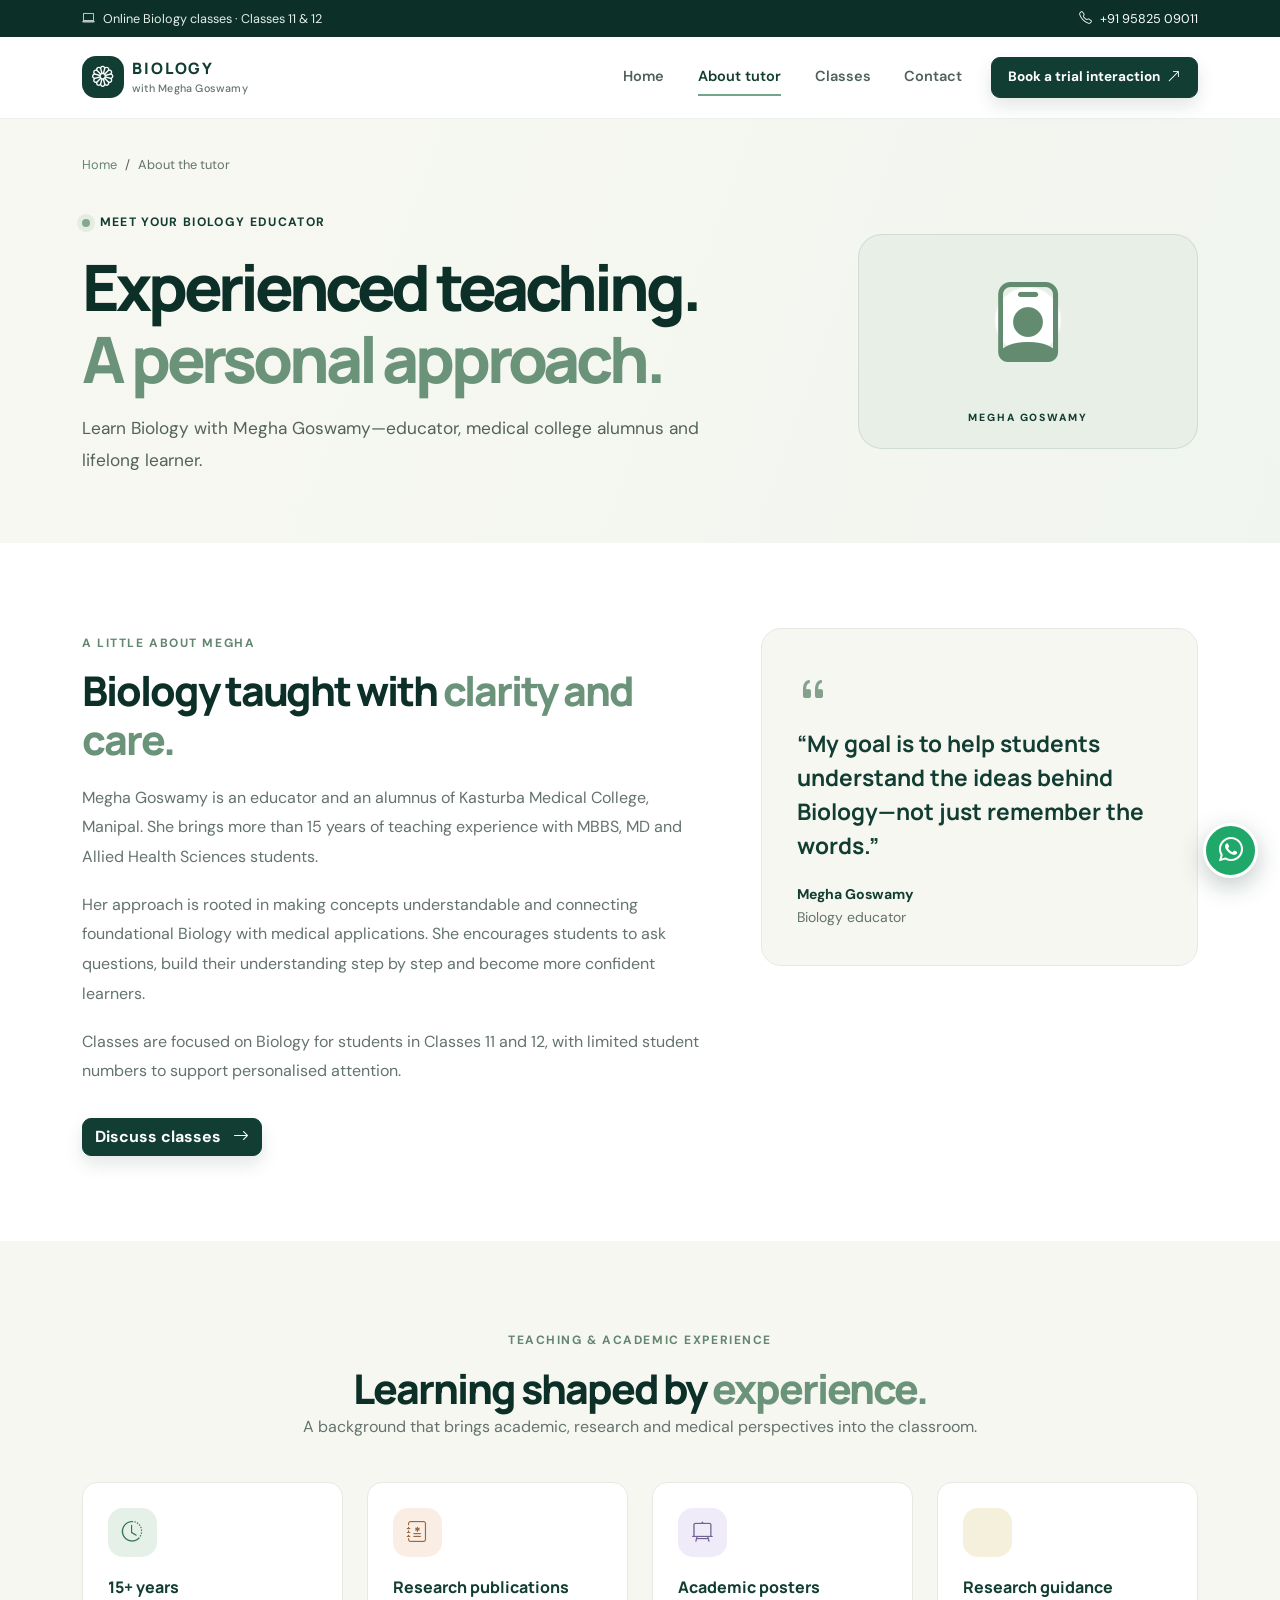
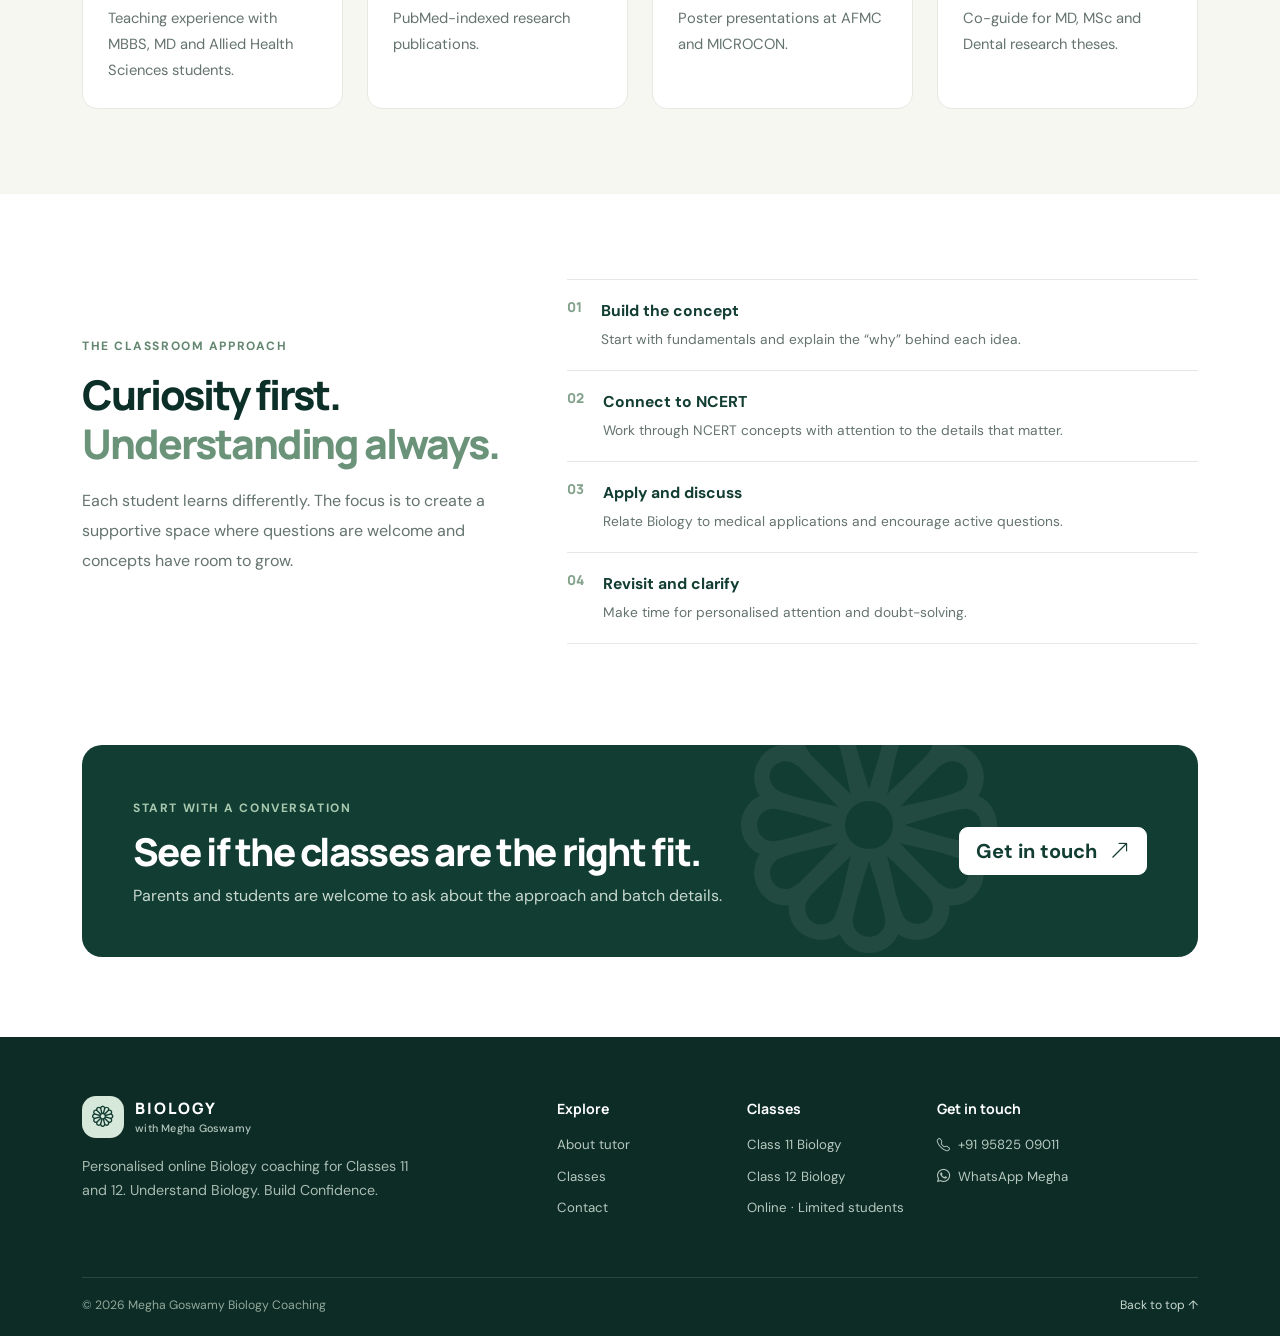
==== about.html @ 43e4be42 "Add MGT Tutorials website" ====
<!doctype html>
<html lang="en">
  <head>
    <meta charset="utf-8">
    <meta name="viewport" content="width=device-width, initial-scale=1">
    <meta name="description" content="Meet Megha Goswamy, Biology educator, Kasturba Medical College, Manipal alumnus and experienced teacher of MBBS, MD and Allied Health Sciences students.">
    <meta name="theme-color" content="#123d32">
    <title>About the Tutor | Megha Goswamy Biology Coaching</title>
    <link rel="preconnect" href="https://fonts.googleapis.com">
    <link rel="preconnect" href="https://fonts.gstatic.com" crossorigin>
    <link href="https://fonts.googleapis.com/css2?family=DM+Sans:wght@400;500;600;700&family=Manrope:wght@400;500;600;700;800&display=swap" rel="stylesheet">
    <link href="https://cdn.jsdelivr.net/npm/bootstrap@5.3.3/dist/css/bootstrap.min.css" rel="stylesheet">
    <link href="https://cdn.jsdelivr.net/npm/bootstrap-icons@1.11.3/font/bootstrap-icons.min.css" rel="stylesheet">
    <link href="assets/css/styles.css" rel="stylesheet">
  </head>
  <body id="top">
    <div class="topbar"><div class="container d-flex justify-content-between align-items-center gap-3"><span><i class="bi bi-laptop me-2" aria-hidden="true"></i>Online Biology classes · Classes 11 &amp; 12</span><a href="tel:+919582509011"><i class="bi bi-telephone me-2" aria-hidden="true"></i>+91 95825 09011</a></div></div>
    <nav class="navbar navbar-expand-lg site-nav sticky-top" aria-label="Main navigation">
      <div class="container">
        <a class="navbar-brand d-flex align-items-center gap-2" href="index.html" aria-label="Megha Goswamy Biology Coaching home"><span class="brand-mark"><i class="bi bi-flower1" aria-hidden="true"></i></span><span class="brand-copy">BIOLOGY<span>with Megha Goswamy</span></span></a>
        <button class="navbar-toggler" type="button" data-bs-toggle="collapse" data-bs-target="#siteNavigation" aria-controls="siteNavigation" aria-expanded="false" aria-label="Toggle navigation"><span class="navbar-toggler-icon"></span></button>
        <div class="collapse navbar-collapse" id="siteNavigation"><ul class="navbar-nav ms-auto align-items-lg-center gap-lg-2">
          <li class="nav-item"><a class="nav-link" href="index.html">Home</a></li><li class="nav-item"><a class="nav-link active" aria-current="page" href="about.html">About tutor</a></li><li class="nav-item"><a class="nav-link" href="classes.html">Classes</a></li><li class="nav-item"><a class="nav-link" href="contact.html">Contact</a></li><li class="nav-item ms-lg-2"><a class="btn btn-primary-custom nav-cta" href="contact.html#enquiry">Book a trial interaction <i class="bi bi-arrow-up-right ms-1" aria-hidden="true"></i></a></li>
        </ul></div>
      </div>
    </nav>
    <main>
      <section class="page-hero"><div class="container"><nav aria-label="Breadcrumb"><ol class="breadcrumb"><li class="breadcrumb-item"><a href="index.html">Home</a></li><li class="breadcrumb-item active" aria-current="page">About the tutor</li></ol></nav><div class="row align-items-center g-5"><div class="col-lg-8"><span class="eyebrow"><span class="eyebrow-dot"></span>Meet your Biology educator</span><h1 class="page-title mt-3">Experienced teaching.<br><span>A personal approach.</span></h1><p class="page-lead">Learn Biology with Megha Goswamy—educator, medical college alumnus and lifelong learner.</p></div><div class="col-lg-4"><div class="page-hero-icon"><i class="bi bi-person-badge" aria-hidden="true"></i><span>MEGHA GOSWAMY</span></div></div></div></div></section>
      <section class="section-space"><div class="container"><div class="row g-5 align-items-start"><div class="col-lg-7"><span class="section-kicker">A little about Megha</span><h2 class="section-title">Biology taught with <span>clarity and care.</span></h2><p class="section-copy">Megha Goswamy is an educator and an alumnus of Kasturba Medical College, Manipal. She brings more than 15 years of teaching experience with MBBS, MD and Allied Health Sciences students.</p><p class="section-copy">Her approach is rooted in making concepts understandable and connecting foundational Biology with medical applications. She encourages students to ask questions, build their understanding step by step and become more confident learners.</p><p class="section-copy">Classes are focused on Biology for students in Classes 11 and 12, with limited student numbers to support personalised attention.</p><a class="btn btn-primary-custom mt-3" href="contact.html#enquiry">Discuss classes <i class="bi bi-arrow-right ms-2" aria-hidden="true"></i></a></div><div class="col-lg-5"><aside class="about-note"><span class="about-note-icon"><i class="bi bi-quote" aria-hidden="true"></i></span><p>“My goal is to help students understand the ideas behind Biology—not just remember the words.”</p><strong>Megha Goswamy</strong><small>Biology educator</small></aside></div></div></div></section>
      <section class="credential-section section-space"><div class="container"><div class="section-heading text-center mx-auto"><span class="section-kicker">Teaching &amp; academic experience</span><h2>Learning shaped by <span>experience.</span></h2><p>A background that brings academic, research and medical perspectives into the classroom.</p></div><div class="row g-4 mt-3">
        <div class="col-md-6 col-lg-3"><article class="credential-detail"><div class="feature-icon icon-mint"><i class="bi bi-clock-history" aria-hidden="true"></i></div><h3>15+ years</h3><p>Teaching experience with MBBS, MD and Allied Health Sciences students.</p></article></div>
        <div class="col-md-6 col-lg-3"><article class="credential-detail"><div class="feature-icon icon-peach"><i class="bi bi-journal-medical" aria-hidden="true"></i></div><h3>Research publications</h3><p>PubMed-indexed research publications.</p></article></div>
        <div class="col-md-6 col-lg-3"><article class="credential-detail"><div class="feature-icon icon-lilac"><i class="bi bi-easel2" aria-hidden="true"></i></div><h3>Academic posters</h3><p>Poster presentations at AFMC and MICROCON.</p></article></div>
        <div class="col-md-6 col-lg-3"><article class="credential-detail"><div class="feature-icon icon-sand"><i class="bi bi-microscope" aria-hidden="true"></i></div><h3>Research guidance</h3><p>Co-guide for MD, MSc and Dental research theses.</p></article></div>
      </div></div></section>
      <section class="section-space"><div class="container"><div class="row align-items-center g-5"><div class="col-lg-5"><span class="section-kicker">The classroom approach</span><h2 class="section-title">Curiosity first.<br><span>Understanding always.</span></h2><p class="section-copy">Each student learns differently. The focus is to create a supportive space where questions are welcome and concepts have room to grow.</p></div><div class="col-lg-7"><div class="approach-list"><div><span>01</span><p><strong>Build the concept</strong><small>Start with fundamentals and explain the “why” behind each idea.</small></p></div><div><span>02</span><p><strong>Connect to NCERT</strong><small>Work through NCERT concepts with attention to the details that matter.</small></p></div><div><span>03</span><p><strong>Apply and discuss</strong><small>Relate Biology to medical applications and encourage active questions.</small></p></div><div><span>04</span><p><strong>Revisit and clarify</strong><small>Make time for personalised attention and doubt-solving.</small></p></div></div></div></div></div></section>
      <section class="cta-section"><div class="container"><div class="cta-card"><div><span class="section-kicker">Start with a conversation</span><h2>See if the classes are the right fit.</h2><p>Parents and students are welcome to ask about the approach and batch details.</p></div><a class="btn btn-light-custom btn-lg" href="contact.html#enquiry">Get in touch <i class="bi bi-arrow-up-right ms-2" aria-hidden="true"></i></a><div class="cta-decoration" aria-hidden="true"><i class="bi bi-flower1"></i></div></div></div></section>
    </main>
    <footer class="site-footer"><div class="container"><div class="row gy-4"><div class="col-lg-5"><a class="footer-brand" href="index.html"><span class="brand-mark"><i class="bi bi-flower1" aria-hidden="true"></i></span><span class="brand-copy">BIOLOGY<span>with Megha Goswamy</span></span></a><p class="footer-about mt-3">Personalised online Biology coaching for Classes 11 and 12. Understand Biology. Build Confidence.</p></div><div class="col-6 col-lg-2"><h2 class="footer-heading">Explore</h2><a href="about.html">About tutor</a><a href="classes.html">Classes</a><a href="contact.html">Contact</a></div><div class="col-6 col-lg-2"><h2 class="footer-heading">Classes</h2><span>Class 11 Biology</span><span>Class 12 Biology</span><span>Online · Limited students</span></div><div class="col-lg-3"><h2 class="footer-heading">Get in touch</h2><a href="tel:+919582509011"><i class="bi bi-telephone me-2" aria-hidden="true"></i>+91 95825 09011</a><a href="https://wa.me/919582509011" target="_blank" rel="noopener noreferrer"><i class="bi bi-whatsapp me-2" aria-hidden="true"></i>WhatsApp Megha</a></div></div><div class="footer-bottom"><span>© <span data-current-year></span> Megha Goswamy Biology Coaching</span><a href="#top" class="back-top">Back to top ↑</a></div></div></footer>
    <a class="whatsapp-float" href="https://wa.me/919582509011?text=Hello%20Megha%2C%20I%27d%20like%20to%20enquire%20about%20Biology%20classes." target="_blank" rel="noopener noreferrer" aria-label="Enquire on WhatsApp"><i class="bi bi-whatsapp" aria-hidden="true"></i></a>
    <script src="https://cdn.jsdelivr.net/npm/bootstrap@5.3.3/dist/js/bootstrap.bundle.min.js"></script><script src="assets/js/main.js"></script>
  </body>
</html>
---- assets/css/styles.css ----
:root {
  --forest: #123d32;
  --forest-dark: #0c3028;
  --forest-soft: #e6f0eb;
  --sage: #dce9df;
  --cream: #f7f7f1;
  --ink: #172a25;
  --muted: #64736d;
  --line: #e5e9e4;
  --white: #fff;
  --font-body: "DM Sans", sans-serif;
  --font-heading: "Manrope", sans-serif;
}

* { box-sizing: border-box; }
html { scroll-behavior: smooth; scroll-padding-top: 6rem; }
body { margin: 0; color: var(--ink); background: var(--white); font-family: var(--font-body); font-size: 1rem; line-height: 1.7; }
a { color: inherit; }
h1, h2, h3, .brand-copy { font-family: var(--font-heading); }
.topbar { background: var(--forest-dark); color: #e4eee8; font-size: .79rem; padding: .48rem 0; }
.topbar a { color: #fff; text-decoration: none; }
.site-nav { z-index: 1020; min-height: 82px; background: rgba(255,255,255,.97); border-bottom: 1px solid rgba(18,61,50,.08); }
.navbar-brand { text-decoration: none; }
.brand-mark { width: 42px; height: 42px; display: inline-grid; place-items: center; flex: 0 0 auto; color: #fff; background: var(--forest); border-radius: 14px; font-size: 1.35rem; }
.brand-copy { display: flex; flex-direction: column; color: var(--forest); font-size: .98rem; font-weight: 800; letter-spacing: .12em; line-height: 1.12; }
.brand-copy span { margin-top: .2rem; color: var(--muted); font: 500 .67rem var(--font-body); letter-spacing: .02em; }
.site-nav .nav-link { padding: .7rem .8rem !important; color: #50615a; font-size: .91rem; font-weight: 600; }
.site-nav .nav-link:hover, .site-nav .nav-link.active { color: var(--forest); }
.site-nav .nav-link.active { position: relative; }
.site-nav .nav-link.active::after { position: absolute; right: .8rem; bottom: .28rem; left: .8rem; height: 2px; background: #73a58a; content: ""; }
.navbar-toggler { border-color: var(--line); }
.navbar-toggler:focus { box-shadow: 0 0 0 .2rem rgba(18,61,50,.15); }
.btn { border-radius: 9px; font-weight: 700; }
.btn-primary-custom { color: #fff; background: var(--forest); border: 1px solid var(--forest); box-shadow: 0 8px 18px rgba(18,61,50,.12); }
.btn-primary-custom:hover, .btn-primary-custom:focus { color: #fff; background: var(--forest-dark); border-color: var(--forest-dark); }
.btn-outline-custom { color: var(--forest); background: rgba(255,255,255,.56); border: 1px solid rgba(18,61,50,.24); }
.btn-outline-custom:hover { color: var(--forest); background: #fff; border-color: var(--forest); }
.btn-light-custom { color: var(--forest); background: #fff; border: 1px solid #fff; }
.btn-light-custom:hover { color: var(--forest); background: var(--cream); }
.nav-cta { padding: .58rem 1rem; font-size: .85rem; }
.hero-section { position: relative; overflow: hidden; padding: 5.3rem 0 5.5rem; background: radial-gradient(ellipse at 86% 30%, #e8f0e9 0, transparent 38%), linear-gradient(110deg, #f8f8f2 0%, #fff 58%, #f2f6ef 100%); }
.hero-section::before { position: absolute; top: -190px; left: -150px; width: 420px; height: 420px; border: 1px solid rgba(18,61,50,.06); border-radius: 50%; content: ""; }
.eyebrow { display: inline-flex; align-items: center; gap: .6rem; color: var(--forest); font-size: .76rem; font-weight: 700; letter-spacing: .11em; text-transform: uppercase; }
.eyebrow-dot { width: 8px; height: 8px; border-radius: 50%; background: #81a98e; box-shadow: 0 0 0 5px rgba(129,169,142,.15); }
.hero-title { max-width: 760px; color: var(--forest-dark); font-size: clamp(2.6rem, 5vw, 4.65rem); font-weight: 800; letter-spacing: -.065em; line-height: 1.08; }
.hero-title span, .page-title span, .section-heading h2 span, .section-title span { color: #6a937a; }
.hero-lead { max-width: 590px; color: #52635b; font-size: 1.13rem; line-height: 1.8; }
.hero-proof { display: flex; align-items: center; gap: .85rem; }
.proof-icon { width: 44px; height: 44px; display: grid; place-items: center; color: var(--forest); background: var(--sage); border-radius: 50%; font-size: 1.15rem; }
.hero-proof p, .credential-row p { display: flex; flex-direction: column; margin: 0; }
.hero-proof strong { color: var(--forest); font-size: .91rem; }
.hero-proof p span { color: var(--muted); font-size: .82rem; }
.hero-art { position: relative; display: flex; min-height: 440px; align-items: center; justify-content: center; overflow: hidden; border: 1px solid rgba(18,61,50,.08); border-radius: 48% 48% 28px 28px; background: linear-gradient(145deg, #e5eee3, #f5f2e7 84%); }
.art-orbit { position: absolute; width: 290px; height: 290px; border: 1px solid rgba(18,61,50,.13); border-radius: 50%; }
.orbit-two { width: 370px; height: 370px; border-style: dashed; opacity: .7; }
.art-sun { position: absolute; top: 57px; right: 68px; width: 88px; height: 88px; border-radius: 50%; background: #f2c985; box-shadow: 0 0 0 16px rgba(242,201,133,.18); }
.art-stem { position: absolute; bottom: 80px; left: 50%; width: 8px; height: 218px; border-radius: 10px; background: #517d63; transform: translateX(-50%) rotate(2deg); transform-origin: bottom; }
.art-leaf { position: absolute; z-index: 1; display: grid; width: 94px; height: 120px; place-items: center; color: #fff; border-radius: 85% 15% 80% 20%; font-size: 2.5rem; }
.leaf-one { top: 112px; left: calc(50% - 88px); background: #6f9c78; transform: rotate(-35deg); }
.leaf-two { top: 176px; left: calc(50% + 13px); background: #9ab785; transform: rotate(45deg) scaleX(-1); }
.art-book { position: absolute; bottom: 43px; left: 50%; display: grid; width: 130px; height: 64px; place-items: center; color: #fff; border-radius: 8px 8px 12px 12px; background: var(--forest); box-shadow: 0 12px 20px rgba(18,61,50,.18); font-size: 1.75rem; transform: translateX(-50%); }
.art-caption { position: absolute; z-index: 2; right: -5px; bottom: 118px; display: flex; align-items: center; gap: .65rem; padding: .75rem 1rem; border: 1px solid rgba(18,61,50,.08); border-radius: 14px; background: #fff; box-shadow: 0 12px 32px rgba(18,61,50,.11); }
.caption-icon { display: grid; width: 36px; height: 36px; place-items: center; color: #8d6a33; background: #fbf0d7; border-radius: 10px; }
.art-caption strong, .art-caption small { display: block; }
.art-caption strong { color: var(--forest); font-size: .78rem; }
.art-caption small { color: var(--muted); font-size: .68rem; }
.art-label { position: absolute; color: rgba(18,61,50,.53); font-size: .61rem; font-weight: 700; letter-spacing: .18em; }
.label-top { top: 38px; left: 29px; }
.label-bottom { right: 25px; bottom: 30px; }
.trust-strip { padding: 1.5rem 0; border-top: 1px solid #eef0ea; border-bottom: 1px solid #eef0ea; background: #fff; }
.trust-item { display: flex; align-items: center; gap: .8rem; height: 100%; }
.trust-item > i { display: grid; width: 40px; height: 40px; flex: 0 0 auto; place-items: center; color: var(--forest); border-radius: 12px; background: var(--forest-soft); font-size: 1.05rem; }
.trust-item span, .trust-item strong, .trust-item small { display: block; }
.trust-item strong { color: var(--forest); font-size: .85rem; }
.trust-item small { color: var(--muted); font-size: .74rem; }
.section-space { padding: 5.3rem 0; }
.section-heading { max-width: 850px; }
.section-kicker { color: #638670; font-size: .75rem; font-weight: 700; letter-spacing: .13em; text-transform: uppercase; }
.section-heading h2, .section-title { margin: .7rem 0 0; color: var(--forest-dark); font-size: clamp(2rem, 3.2vw, 3rem); font-weight: 800; letter-spacing: -.05em; line-height: 1.2; }
.section-heading > p, .section-heading .col-lg-5 p { color: var(--muted); line-height: 1.8; }
.section-copy { margin-top: 1.15rem; color: var(--muted); line-height: 1.85; }
.feature-card { height: 100%; padding: 1.7rem 1.65rem; border: 1px solid var(--line); border-radius: 16px; background: #fff; transition: transform .2s ease, box-shadow .2s ease; }
.feature-card:hover, .credential-detail:hover { transform: translateY(-4px); box-shadow: 0 18px 34px rgba(18,61,50,.08); }
.feature-icon { display: grid; width: 49px; height: 49px; place-items: center; border-radius: 15px; font-size: 1.3rem; }
.icon-mint { color: #397355; background: #e5f1e8; }
.icon-peach { color: #9b6742; background: #faeee4; }
.icon-lilac { color: #716294; background: #efebf8; }
.icon-sand { color: #867342; background: #f5f0dc; }
.feature-card h3, .credential-detail h3 { margin: 1.35rem 0 .55rem; color: var(--forest); font-size: 1.1rem; font-weight: 750; }
.feature-card p, .credential-detail p { margin: 0; color: var(--muted); font-size: .92rem; line-height: 1.75; }
.foundation-section { padding: 5.3rem 0; background: var(--cream); }
.foundation-visual { position: relative; min-height: 390px; overflow: hidden; border-radius: 22px; background: radial-gradient(circle at 30% 20%, #faf6df 0 8%, transparent 8.5%), linear-gradient(140deg, #dcebdd, #eff1e5); }
.foundation-visual::before, .foundation-visual::after { position: absolute; bottom: -180px; width: 420px; height: 420px; border: 1px solid rgba(18,61,50,.13); border-radius: 50%; content: ""; }
.foundation-visual::before { left: -150px; }
.foundation-visual::after { right: -190px; bottom: -240px; width: 500px; height: 500px; }
.foundation-circle { position: absolute; top: 48px; left: 58px; display: grid; width: 88px; height: 88px; place-items: center; color: #fff; border-radius: 50%; background: #c99e56; box-shadow: 0 0 0 15px rgba(201,158,86,.18); font-size: 2rem; }
.foundation-quote { position: absolute; top: 150px; left: 12%; max-width: 320px; padding: 1.5rem 1.65rem; border: 1px solid rgba(18,61,50,.08); border-radius: 15px; background: rgba(255,255,255,.88); box-shadow: 0 16px 35px rgba(18,61,50,.09); }
.foundation-quote > i { color: #91aa96; font-size: 1.6rem; }
.foundation-quote p { margin: .3rem 0 .6rem; color: var(--forest); font-family: var(--font-heading); font-size: 1.3rem; font-weight: 800; line-height: 1.35; }
.foundation-quote span { color: var(--muted); font-size: .78rem; }
.foundation-stamp { position: absolute; right: 9%; bottom: 12%; display: grid; width: 86px; height: 86px; place-items: center; border: 1px solid rgba(18,61,50,.35); border-radius: 50%; color: var(--forest); text-align: center; transform: rotate(-12deg); }
.foundation-stamp span { font-size: .62rem; font-weight: 800; letter-spacing: .08em; line-height: 1.5; }
.check-list { display: grid; gap: .7rem; margin: 1.5rem 0; padding: 0; list-style: none; }
.check-list li { display: flex; align-items: flex-start; gap: .65rem; color: #52635b; font-size: .91rem; }
.check-list i { margin-top: .2rem; color: #6a987a; }
.text-link { display: inline-flex; align-items: center; gap: .55rem; color: var(--forest); font-size: .91rem; font-weight: 700; text-decoration: none; }
.text-link:hover { color: #658f73; }
.credential-card { padding: 1rem 1.4rem; border: 1px solid var(--line); border-radius: 16px; background: #fff; }
.credential-row { display: flex; align-items: center; gap: 1rem; padding: 1rem 0; }
.credential-row + .credential-row { border-top: 1px solid var(--line); }
.credential-row > span { display: grid; width: 44px; height: 44px; flex: 0 0 auto; place-items: center; color: var(--forest); border-radius: 13px; background: var(--forest-soft); font-size: 1.12rem; }
.credential-row strong { color: var(--forest); font-size: .9rem; }
.credential-row small { color: var(--muted); font-size: .79rem; }
.tutor-section { background: #fff; }
.cta-section { padding: 1rem 0 5rem; }
.cta-card { position: relative; display: flex; align-items: center; justify-content: space-between; gap: 2rem; overflow: hidden; padding: 3rem 3.2rem; border-radius: 20px; color: #fff; background: var(--forest); }
.cta-card > div:first-child, .cta-card > a { position: relative; z-index: 1; }
.cta-card .section-kicker { color: #a8c9b0; }
.cta-card h2 { max-width: 610px; margin: .55rem 0 .45rem; color: #fff; font-size: clamp(1.7rem, 3vw, 2.55rem); font-weight: 800; letter-spacing: -.045em; }
.cta-card p { margin: 0; color: #c8d8cf; }
.cta-decoration { position: absolute; top: -48px; right: 18%; color: rgba(255,255,255,.07); font-size: 16rem; line-height: 1; }
.site-footer { padding: 3.7rem 0 1.25rem; color: #d5e0da; background: #0c2c25; }
.footer-brand { display: inline-flex; align-items: center; gap: .7rem; color: #fff; text-decoration: none; }
.footer-brand .brand-mark { color: var(--forest); background: #d6e8d9; }
.footer-brand .brand-copy { color: #fff; }
.footer-brand .brand-copy span { color: #b7c8bf; }
.footer-about { max-width: 340px; color: #a9bbb1; font-size: .89rem; }
.footer-heading { margin: .2rem 0 1rem; color: #fff; font: 700 .88rem var(--font-heading); }
.site-footer .col-6 > a, .site-footer .col-lg-3 > a, .site-footer .col-6 > span { display: block; margin: .55rem 0; color: #b7c8bf; font-size: .83rem; text-decoration: none; }
.site-footer a:hover { color: #fff; }
.footer-bottom { display: flex; justify-content: space-between; gap: 1rem; margin-top: 3rem; padding-top: 1.1rem; border-top: 1px solid rgba(255,255,255,.12); color: #92a89b; font-size: .76rem; }
.footer-bottom a { color: #c8d8cf; text-decoration: none; }
.whatsapp-float { position: fixed; z-index: 1010; right: 22px; bottom: 22px; display: grid; width: 55px; height: 55px; place-items: center; color: #fff; border: 3px solid #fff; border-radius: 50%; background: #1fa86a; box-shadow: 0 8px 24px rgba(12,48,40,.25); font-size: 1.5rem; text-decoration: none; transition: transform .2s ease; }
.whatsapp-float:hover { color: #fff; transform: translateY(-3px); }
.page-hero { padding: 2.2rem 0 4.2rem; background: linear-gradient(110deg, #f8f8f2, #f1f5ef); }
.breadcrumb { margin: 0 0 2rem; font-size: .8rem; }
.breadcrumb a { color: #638670; text-decoration: none; }
.breadcrumb-item.active { color: var(--muted); }
.page-title { color: var(--forest-dark); font-size: clamp(2.55rem, 5vw, 4.1rem); font-weight: 800; letter-spacing: -.065em; line-height: 1.12; }
.page-lead { max-width: 620px; margin: 1.2rem 0 0; color: #52635b; font-size: 1.08rem; line-height: 1.8; }
.page-hero-icon { display: flex; min-height: 215px; flex-direction: column; align-items: center; justify-content: center; gap: 1rem; color: var(--forest); border: 1px solid rgba(18,61,50,.1); border-radius: 24px; background: radial-gradient(circle at 50% 40%, #fff 0 15%, transparent 16%), #e7efe6; }
.page-hero-icon i { color: #628b70; font-size: 5rem; }
.page-hero-icon span { font-size: .65rem; font-weight: 800; letter-spacing: .18em; }
.about-note { position: relative; padding: 2.2rem; border: 1px solid var(--line); border-radius: 20px; background: var(--cream); }
.about-note-icon { color: #84a18c; font-size: 2rem; }
.about-note p { margin: .55rem 0 1.2rem; color: var(--forest); font: 700 1.42rem/1.5 var(--font-heading); }
.about-note strong, .about-note small { display: block; }
.about-note strong { color: var(--forest); font-size: .88rem; }
.about-note small { color: var(--muted); }
.credential-section { background: var(--cream); }
.credential-detail { height: 100%; padding: 1.55rem; border: 1px solid var(--line); border-radius: 15px; background: #fff; transition: transform .2s ease, box-shadow .2s ease; }
.credential-detail h3 { font-size: 1rem; }
.approach-list { border-top: 1px solid var(--line); }
.approach-list > div { display: flex; align-items: flex-start; gap: 1.2rem; padding: 1.15rem 0; border-bottom: 1px solid var(--line); }
.approach-list > div > span { color: #83a28c; font: 800 .85rem var(--font-heading); }
.approach-list p { display: flex; flex-direction: column; margin: 0; }
.approach-list strong { color: var(--forest); font-size: .98rem; }
.approach-list small { margin-top: .2rem; color: var(--muted); font-size: .86rem; }
.class-card { height: 100%; padding: 2rem; border: 1px solid var(--line); border-radius: 18px; background: #fff; }
.class-card-highlight { background: linear-gradient(145deg, #f8faf5, #fff); border-color: #d5e2d7; }
.class-card-top { display: flex; align-items: center; justify-content: space-between; }
.class-number { display: grid; width: 62px; height: 62px; place-items: center; color: var(--forest); border-radius: 18px; background: var(--forest-soft); font: 800 2rem var(--font-heading); }
.class-tag { padding: .4rem .65rem; color: #64836d; border-radius: 30px; background: #eff5ef; font-size: .66rem; font-weight: 800; letter-spacing: .12em; }
.class-card h3 { margin: 1.35rem 0 .6rem; color: var(--forest); font-size: 1.42rem; font-weight: 800; letter-spacing: -.03em; }
.class-card > p { min-height: 55px; color: var(--muted); font-size: .91rem; }
.teaching-section { background: var(--cream); }
.focus-grid { display: grid; grid-template-columns: repeat(2, 1fr); gap: 1rem; }
.focus-grid article { padding: 1.4rem; border: 1px solid var(--line); border-radius: 15px; background: #fff; }
.focus-grid article > i { color: #648b70; font-size: 1.35rem; }
.focus-grid h3 { margin: .75rem 0 .35rem; color: var(--forest); font-size: .98rem; font-weight: 750; }
.focus-grid p { margin: 0; color: var(--muted); font-size: .83rem; line-height: 1.6; }
.faq-accordion { max-width: 820px; }
.faq-accordion .accordion-item { margin-bottom: .75rem; overflow: hidden; border: 1px solid var(--line); border-radius: 12px !important; }
.faq-accordion .accordion-button { color: var(--forest); background: #fff; font-weight: 700; box-shadow: none; }
.faq-accordion .accordion-button:not(.collapsed) { color: var(--forest); background: #f5f8f3; }
.faq-accordion .accordion-button:focus { border-color: #8baa92; box-shadow: 0 0 0 .18rem rgba(18,61,50,.11); }
.faq-accordion .accordion-body { color: var(--muted); font-size: .91rem; line-height: 1.75; }
.contact-methods { display: grid; gap: .7rem; margin-top: 1.6rem; }
.contact-method { display: flex; align-items: center; gap: .9rem; padding: .9rem; border: 1px solid var(--line); border-radius: 13px; color: inherit; text-decoration: none; }
.contact-method > span { display: grid; width: 43px; height: 43px; flex: 0 0 auto; place-items: center; color: var(--forest); border-radius: 13px; background: var(--forest-soft); }
.contact-method p { flex: 1; margin: 0; }
.contact-method small, .contact-method strong { display: block; }
.contact-method small { color: var(--muted); font-size: .76rem; }
.contact-method strong { color: var(--forest); font-size: .86rem; }
.method-arrow { color: #87a38d; }
.enquiry-card { padding: 2rem; border: 1px solid var(--line); border-radius: 18px; background: #fff; box-shadow: 0 16px 42px rgba(18,61,50,.055); }
.enquiry-card h2 { margin: 0; color: var(--forest); font-size: 1.55rem; font-weight: 800; letter-spacing: -.035em; }
.enquiry-card > p { margin: .4rem 0 1.5rem; color: var(--muted); font-size: .88rem; }
.form-label { margin-bottom: .4rem; color: var(--forest); font-size: .83rem; font-weight: 700; }
.form-control, .form-select { min-height: 47px; border-color: #dfe6df; border-radius: 9px; color: var(--ink); font-size: .88rem; }
textarea.form-control { min-height: 110px; }
.form-control:focus, .form-select:focus { border-color: #789c81; box-shadow: 0 0 0 .2rem rgba(18,61,50,.1); }
.form-control::placeholder { color: #9aa8a0; }
.form-privacy { display: flex; justify-content: center; gap: .45rem; margin: .75rem 0 0; color: var(--muted); font-size: .74rem; text-align: center; }
.form-notice { min-height: 1px; color: #a14034; font-size: .82rem; text-align: center; }
.map-section { padding: 4.5rem 0; background: var(--cream); }
.map-frame { height: 340px; overflow: hidden; border: 5px solid #fff; border-radius: 18px; box-shadow: 0 12px 35px rgba(18,61,50,.09); }
.map-frame iframe { width: 100%; height: 100%; border: 0; }

@media (max-width: 991.98px) {
  .site-nav .navbar-collapse { padding: .7rem 0 1rem; }
  .site-nav .nav-link.active::after { display: none; }
  .hero-art { max-width: 520px; min-height: 390px; margin: 0 auto; }
  .cta-card { align-items: flex-start; flex-direction: column; padding: 2.5rem; }
}
@media (max-width: 575.98px) {
  .topbar { font-size: .68rem; }
  .topbar .container { flex-wrap: wrap; }
  .site-nav { min-height: 70px; }
  .brand-mark { width: 38px; height: 38px; }
  .brand-copy { font-size: .87rem; }
  .brand-copy span { font-size: .61rem; }
  .hero-section { padding: 3.8rem 0; }
  .hero-title { font-size: 2.65rem; }
  .hero-lead { font-size: 1rem; }
  .hero-art { min-height: 330px; }
  .art-orbit { width: 230px; height: 230px; }
  .orbit-two { width: 290px; height: 290px; }
  .art-sun { top: 42px; right: 43px; width: 65px; height: 65px; }
  .art-stem { bottom: 61px; height: 170px; }
  .art-leaf { width: 72px; height: 91px; font-size: 1.9rem; }
  .leaf-one { top: 87px; left: calc(50% - 68px); }
  .leaf-two { top: 135px; left: calc(50% + 9px); }
  .art-book { bottom: 29px; width: 104px; height: 52px; }
  .art-caption { right: 0; bottom: 88px; padding: .55rem .65rem; }
  .label-top { top: 22px; left: 16px; }
  .label-bottom { right: 14px; bottom: 16px; }
  .section-space, .foundation-section { padding: 3.7rem 0; }
  .foundation-visual { min-height: 340px; }
  .foundation-quote { left: 8%; max-width: 275px; padding: 1.2rem; }
  .foundation-stamp { right: 5%; bottom: 7%; width: 70px; height: 70px; }
  .cta-section { padding-bottom: 3.7rem; }
  .cta-card { padding: 2rem 1.4rem; }
  .footer-bottom { flex-direction: column; }
  .page-hero { padding-bottom: 3rem; }
  .page-hero-icon { min-height: 165px; }
  .page-hero-icon i { font-size: 3.8rem; }
  .class-card, .enquiry-card { padding: 1.35rem; }
  .class-card > p { min-height: 0; }
  .focus-grid { grid-template-columns: 1fr; }
  .map-frame { height: 280px; }
  .whatsapp-float { right: 14px; bottom: 14px; width: 51px; height: 51px; }
}

@media (prefers-reduced-motion: reduce) {
  html { scroll-behavior: auto; }
  *, *::before, *::after { transition-duration: .01ms !important; }
}
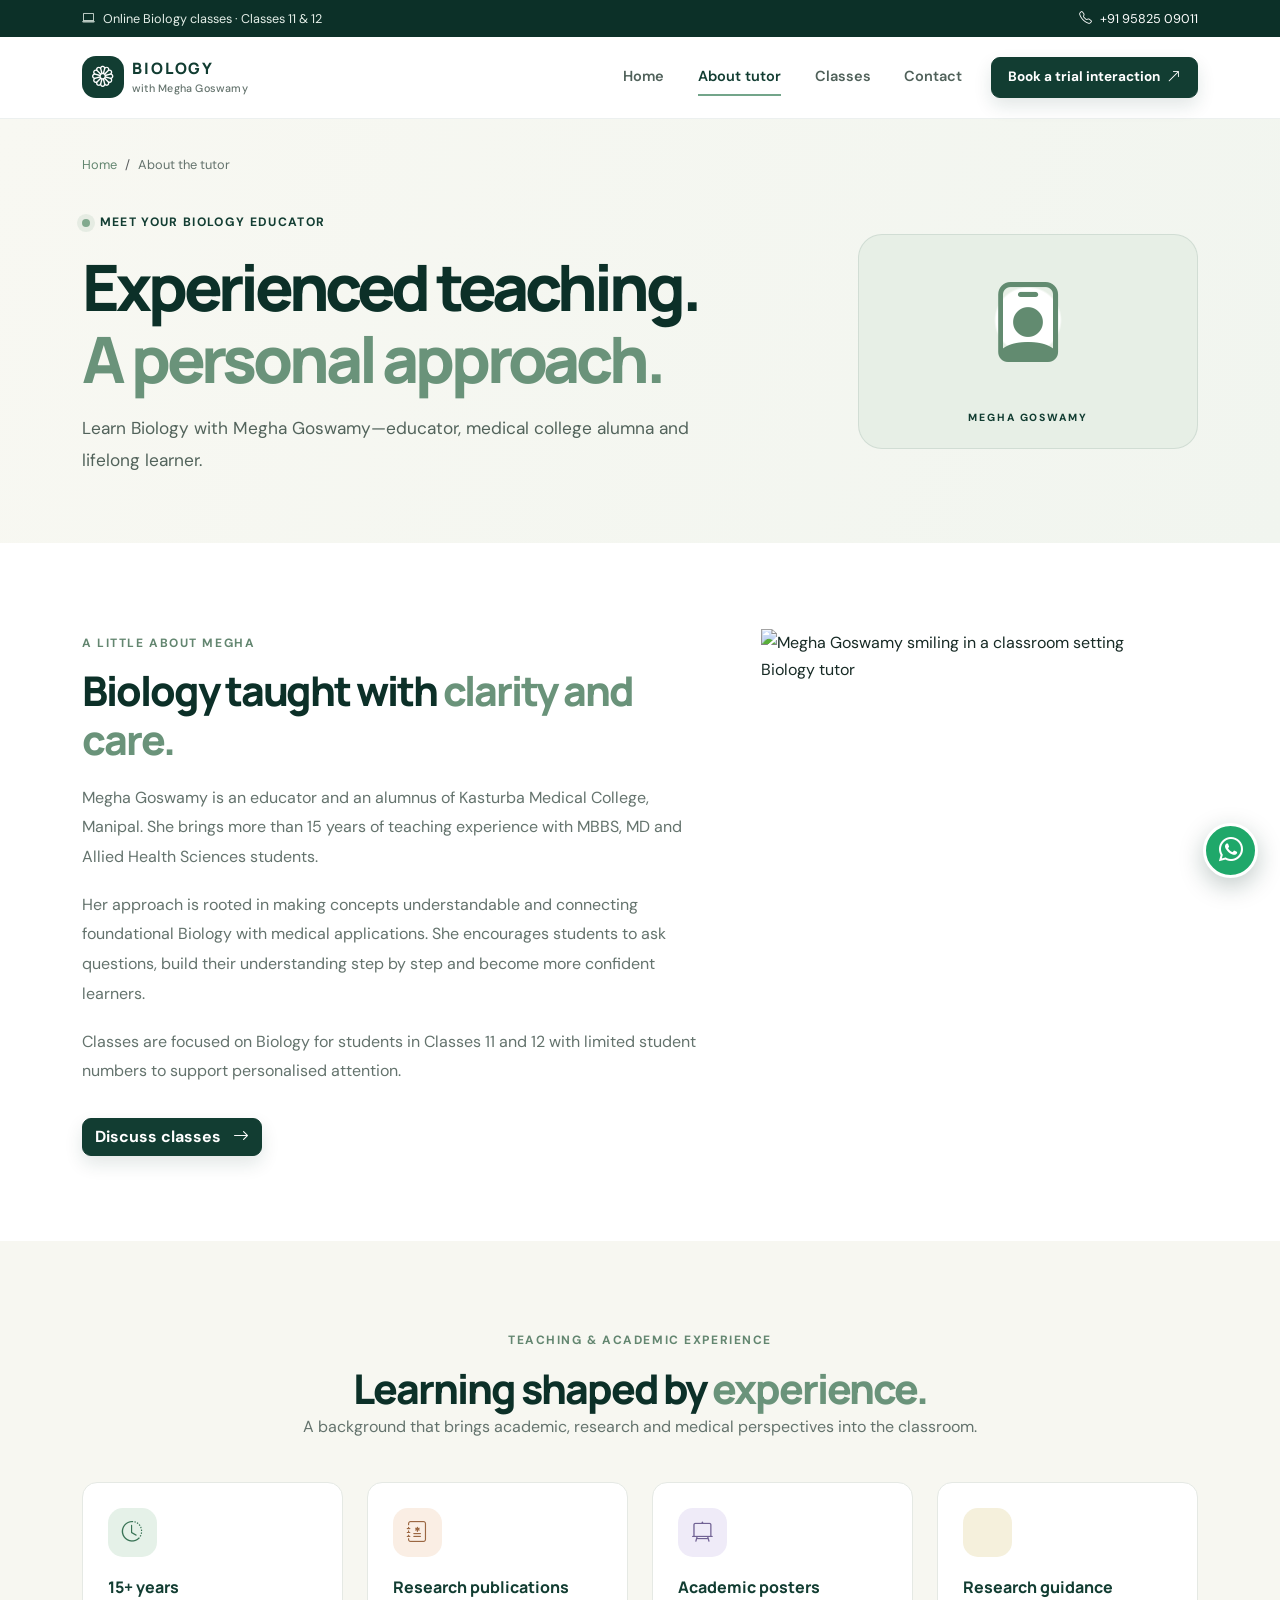
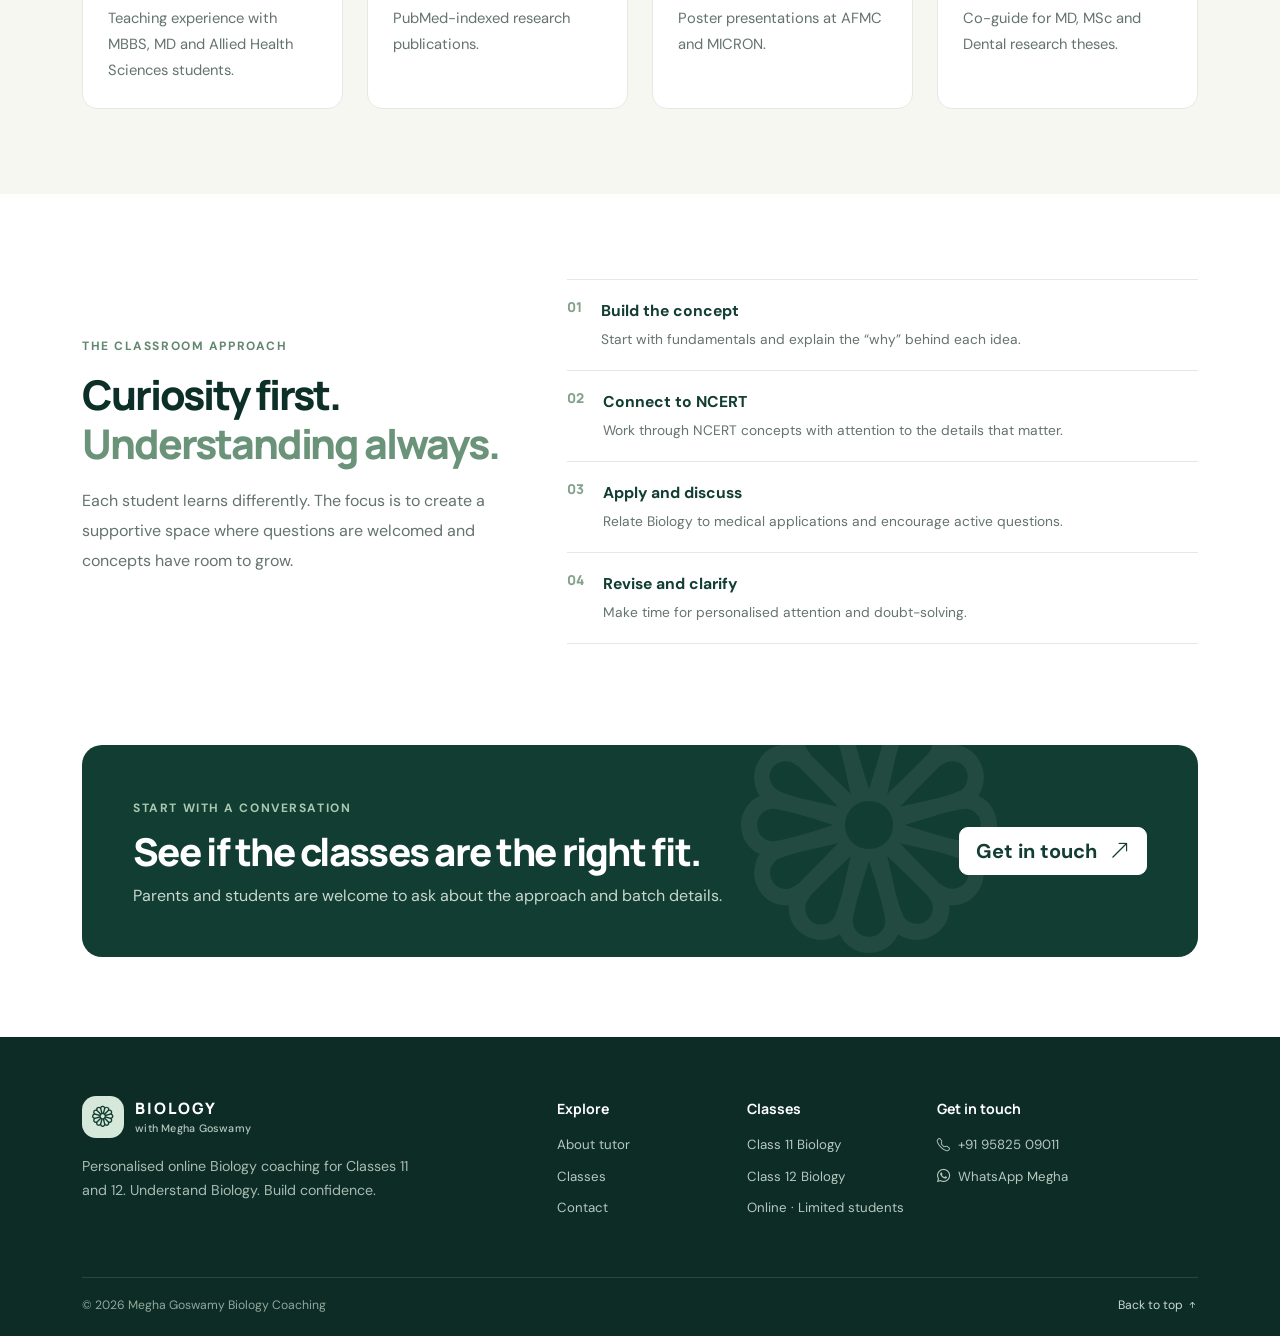
==== commit 1c6f1ce6: "Add tutor portrait to the About tutor section and supporting styling" ====
--- a/about.html
+++ b/about.html
@@ -14,29 +14,39 @@
     <link href="assets/css/styles.css" rel="stylesheet">
   </head>
   <body id="top">
-    <div class="topbar"><div class="container d-flex justify-content-between align-items-center gap-3"><span><i class="bi bi-laptop me-2" aria-hidden="true"></i>Online Biology classes · Classes 11 &amp; 12</span><a href="tel:+919582509011"><i class="bi bi-telephone me-2" aria-hidden="true"></i>+91 95825 09011</a></div></div>
+    <div class="topbar"><div class="container d-flex justify-content-between align-items-center gap-3"><span><i class="bi bi-laptop me-2" aria-hidden="true"></i>Online Biology classes · Classes 11 & 12</span><a href="tel:+919582509011"><i class="bi bi-telephone me-2" aria-hidden="true"></i>+91 95825 09011</a></div></div>
     <nav class="navbar navbar-expand-lg site-nav sticky-top" aria-label="Main navigation">
       <div class="container">
         <a class="navbar-brand d-flex align-items-center gap-2" href="index.html" aria-label="Megha Goswamy Biology Coaching home"><span class="brand-mark"><i class="bi bi-flower1" aria-hidden="true"></i></span><span class="brand-copy">BIOLOGY<span>with Megha Goswamy</span></span></a>
         <button class="navbar-toggler" type="button" data-bs-toggle="collapse" data-bs-target="#siteNavigation" aria-controls="siteNavigation" aria-expanded="false" aria-label="Toggle navigation"><span class="navbar-toggler-icon"></span></button>
         <div class="collapse navbar-collapse" id="siteNavigation"><ul class="navbar-nav ms-auto align-items-lg-center gap-lg-2">
-          <li class="nav-item"><a class="nav-link" href="index.html">Home</a></li><li class="nav-item"><a class="nav-link active" aria-current="page" href="about.html">About tutor</a></li><li class="nav-item"><a class="nav-link" href="classes.html">Classes</a></li><li class="nav-item"><a class="nav-link" href="contact.html">Contact</a></li><li class="nav-item ms-lg-2"><a class="btn btn-primary-custom nav-cta" href="contact.html#enquiry">Book a trial interaction <i class="bi bi-arrow-up-right ms-1" aria-hidden="true"></i></a></li>
+          <li class="nav-item"><a class="nav-link" href="index.html">Home</a></li><li class="nav-item"><a class="nav-link active" aria-current="page" href="about.html">About tutor</a></li><li class="nav-item"><a class="nav-link" href="classes.html">Classes</a></li><li class="nav-item"><a class="nav-link" href="contact.html">Contact</a></li>
+          <li class="nav-item ms-lg-2"><a class="btn btn-primary-custom nav-cta" href="contact.html#enquiry">Book a trial interaction <i class="bi bi-arrow-up-right ms-1" aria-hidden="true"></i></a></li>
         </ul></div>
       </div>
     </nav>
     <main>
-      <section class="page-hero"><div class="container"><nav aria-label="Breadcrumb"><ol class="breadcrumb"><li class="breadcrumb-item"><a href="index.html">Home</a></li><li class="breadcrumb-item active" aria-current="page">About the tutor</li></ol></nav><div class="row align-items-center g-5"><div class="col-lg-8"><span class="eyebrow"><span class="eyebrow-dot"></span>Meet your Biology educator</span><h1 class="page-title mt-3">Experienced teaching.<br><span>A personal approach.</span></h1><p class="page-lead">Learn Biology with Megha Goswamy—educator, medical college alumnus and lifelong learner.</p></div><div class="col-lg-4"><div class="page-hero-icon"><i class="bi bi-person-badge" aria-hidden="true"></i><span>MEGHA GOSWAMY</span></div></div></div></div></section>
-      <section class="section-space"><div class="container"><div class="row g-5 align-items-start"><div class="col-lg-7"><span class="section-kicker">A little about Megha</span><h2 class="section-title">Biology taught with <span>clarity and care.</span></h2><p class="section-copy">Megha Goswamy is an educator and an alumnus of Kasturba Medical College, Manipal. She brings more than 15 years of teaching experience with MBBS, MD and Allied Health Sciences students.</p><p class="section-copy">Her approach is rooted in making concepts understandable and connecting foundational Biology with medical applications. She encourages students to ask questions, build their understanding step by step and become more confident learners.</p><p class="section-copy">Classes are focused on Biology for students in Classes 11 and 12, with limited student numbers to support personalised attention.</p><a class="btn btn-primary-custom mt-3" href="contact.html#enquiry">Discuss classes <i class="bi bi-arrow-right ms-2" aria-hidden="true"></i></a></div><div class="col-lg-5"><aside class="about-note"><span class="about-note-icon"><i class="bi bi-quote" aria-hidden="true"></i></span><p>“My goal is to help students understand the ideas behind Biology—not just remember the words.”</p><strong>Megha Goswamy</strong><small>Biology educator</small></aside></div></div></div></section>
+      <section class="page-hero"><div class="container"><nav aria-label="Breadcrumb"><ol class="breadcrumb"><li class="breadcrumb-item"><a href="index.html">Home</a></li><li class="breadcrumb-item active" aria-current="page">About the tutor</li></ol></nav><div class="row align-items-center g-5"><div class="col-lg-8"><span class="eyebrow"><span class="eyebrow-dot"></span>Meet your Biology educator</span><h1 class="page-title mt-3">Experienced teaching.<br><span>A personal approach.</span></h1><p class="page-lead">Learn Biology with Megha Goswamy—educator, medical college alumna and lifelong learner.</p></div><div class="col-lg-4"><div class="page-hero-icon"><i class="bi bi-person-badge" aria-hidden="true"></i><span>MEGHA GOSWAMY</span></div></div></div></div></section>
+      <section class="section-space"><div class="container"><div class="row g-5 align-items-start"><div class="col-lg-7"><span class="section-kicker">A little about Megha</span><h2 class="section-title">Biology taught with <span>clarity and care.</span></h2><p class="section-copy">Megha Goswamy is an educator and an alumnus of Kasturba Medical College, Manipal. She brings more than 15 years of teaching experience with MBBS, MD and Allied Health Sciences students.</p><p class="section-copy">Her approach is rooted in making concepts understandable and connecting foundational Biology with medical applications. She encourages students to ask questions, build their understanding step by step and become more confident learners.</p><p class="section-copy">Classes are focused on Biology for students in Classes 11 and 12 with limited student numbers to support personalised attention.</p><a class="btn btn-primary-custom mt-3" href="contact.html#enquiry">Discuss classes <i class="bi bi-arrow-right ms-2" aria-hidden="true"></i></a></div>
+        <div class="col-lg-5">
+          <div class="about-photo-wrapper">
+            <div class="about-photo-frame">
+              <img src="https://images.unsplash.com/photo-1544717305-2782549b5136?auto=format&fit=crop&w=900&q=80" alt="Megha Goswamy smiling in a classroom setting">
+            </div>
+            <div class="about-photo-tag">Biology tutor</div>
+          </div>
+        </div>
+      </div></div></section>
       <section class="credential-section section-space"><div class="container"><div class="section-heading text-center mx-auto"><span class="section-kicker">Teaching &amp; academic experience</span><h2>Learning shaped by <span>experience.</span></h2><p>A background that brings academic, research and medical perspectives into the classroom.</p></div><div class="row g-4 mt-3">
         <div class="col-md-6 col-lg-3"><article class="credential-detail"><div class="feature-icon icon-mint"><i class="bi bi-clock-history" aria-hidden="true"></i></div><h3>15+ years</h3><p>Teaching experience with MBBS, MD and Allied Health Sciences students.</p></article></div>
         <div class="col-md-6 col-lg-3"><article class="credential-detail"><div class="feature-icon icon-peach"><i class="bi bi-journal-medical" aria-hidden="true"></i></div><h3>Research publications</h3><p>PubMed-indexed research publications.</p></article></div>
-        <div class="col-md-6 col-lg-3"><article class="credential-detail"><div class="feature-icon icon-lilac"><i class="bi bi-easel2" aria-hidden="true"></i></div><h3>Academic posters</h3><p>Poster presentations at AFMC and MICROCON.</p></article></div>
+        <div class="col-md-6 col-lg-3"><article class="credential-detail"><div class="feature-icon icon-lilac"><i class="bi bi-easel2" aria-hidden="true"></i></div><h3>Academic posters</h3><p>Poster presentations at AFMC and MICRON.</p></article></div>
         <div class="col-md-6 col-lg-3"><article class="credential-detail"><div class="feature-icon icon-sand"><i class="bi bi-microscope" aria-hidden="true"></i></div><h3>Research guidance</h3><p>Co-guide for MD, MSc and Dental research theses.</p></article></div>
       </div></div></section>
-      <section class="section-space"><div class="container"><div class="row align-items-center g-5"><div class="col-lg-5"><span class="section-kicker">The classroom approach</span><h2 class="section-title">Curiosity first.<br><span>Understanding always.</span></h2><p class="section-copy">Each student learns differently. The focus is to create a supportive space where questions are welcome and concepts have room to grow.</p></div><div class="col-lg-7"><div class="approach-list"><div><span>01</span><p><strong>Build the concept</strong><small>Start with fundamentals and explain the “why” behind each idea.</small></p></div><div><span>02</span><p><strong>Connect to NCERT</strong><small>Work through NCERT concepts with attention to the details that matter.</small></p></div><div><span>03</span><p><strong>Apply and discuss</strong><small>Relate Biology to medical applications and encourage active questions.</small></p></div><div><span>04</span><p><strong>Revisit and clarify</strong><small>Make time for personalised attention and doubt-solving.</small></p></div></div></div></div></div></section>
+      <section class="section-space"><div class="container"><div class="row align-items-center g-5"><div class="col-lg-5"><span class="section-kicker">The classroom approach</span><h2 class="section-title">Curiosity first.<br><span>Understanding always.</span></h2><p class="section-copy">Each student learns differently. The focus is to create a supportive space where questions are welcomed and concepts have room to grow.</p></div><div class="col-lg-7"><div class="approach-list"><div><span>01</span><p><strong>Build the concept</strong><small>Start with fundamentals and explain the “why” behind each idea.</small></p></div><div><span>02</span><p><strong>Connect to NCERT</strong><small>Work through NCERT concepts with attention to the details that matter.</small></p></div><div><span>03</span><p><strong>Apply and discuss</strong><small>Relate Biology to medical applications and encourage active questions.</small></p></div><div><span>04</span><p><strong>Revise and clarify</strong><small>Make time for personalised attention and doubt-solving.</small></p></div></div></div></div></div></section>
       <section class="cta-section"><div class="container"><div class="cta-card"><div><span class="section-kicker">Start with a conversation</span><h2>See if the classes are the right fit.</h2><p>Parents and students are welcome to ask about the approach and batch details.</p></div><a class="btn btn-light-custom btn-lg" href="contact.html#enquiry">Get in touch <i class="bi bi-arrow-up-right ms-2" aria-hidden="true"></i></a><div class="cta-decoration" aria-hidden="true"><i class="bi bi-flower1"></i></div></div></div></section>
     </main>
-    <footer class="site-footer"><div class="container"><div class="row gy-4"><div class="col-lg-5"><a class="footer-brand" href="index.html"><span class="brand-mark"><i class="bi bi-flower1" aria-hidden="true"></i></span><span class="brand-copy">BIOLOGY<span>with Megha Goswamy</span></span></a><p class="footer-about mt-3">Personalised online Biology coaching for Classes 11 and 12. Understand Biology. Build Confidence.</p></div><div class="col-6 col-lg-2"><h2 class="footer-heading">Explore</h2><a href="about.html">About tutor</a><a href="classes.html">Classes</a><a href="contact.html">Contact</a></div><div class="col-6 col-lg-2"><h2 class="footer-heading">Classes</h2><span>Class 11 Biology</span><span>Class 12 Biology</span><span>Online · Limited students</span></div><div class="col-lg-3"><h2 class="footer-heading">Get in touch</h2><a href="tel:+919582509011"><i class="bi bi-telephone me-2" aria-hidden="true"></i>+91 95825 09011</a><a href="https://wa.me/919582509011" target="_blank" rel="noopener noreferrer"><i class="bi bi-whatsapp me-2" aria-hidden="true"></i>WhatsApp Megha</a></div></div><div class="footer-bottom"><span>© <span data-current-year></span> Megha Goswamy Biology Coaching</span><a href="#top" class="back-top">Back to top ↑</a></div></div></footer>
+    <footer class="site-footer"><div class="container"><div class="row gy-4"><div class="col-lg-5"><a class="footer-brand" href="index.html"><span class="brand-mark"><i class="bi bi-flower1" aria-hidden="true"></i></span><span class="brand-copy">BIOLOGY<span>with Megha Goswamy</span></span></a><p class="footer-about mt-3">Personalised online Biology coaching for Classes 11 and 12. Understand Biology. Build confidence.</p></div><div class="col-6 col-lg-2"><h2 class="footer-heading">Explore</h2><a href="about.html">About tutor</a><a href="classes.html">Classes</a><a href="contact.html">Contact</a></div><div class="col-6 col-lg-2"><h2 class="footer-heading">Classes</h2><span>Class 11 Biology</span><span>Class 12 Biology</span><span>Online · Limited students</span></div><div class="col-lg-3"><h2 class="footer-heading">Get in touch</h2><a href="tel:+919582509011"><i class="bi bi-telephone me-2" aria-hidden="true"></i>+91 95825 09011</a><a href="https://wa.me/919582509011" target="_blank" rel="noopener noreferrer"><i class="bi bi-whatsapp me-2" aria-hidden="true"></i>WhatsApp Megha</a></div></div><div class="footer-bottom"><span>© <span data-current-year></span> Megha Goswamy Biology Coaching</span><a href="#top">Back to top <i class="bi bi-arrow-up-short"></i></a></div></div></footer>
     <a class="whatsapp-float" href="https://wa.me/919582509011?text=Hello%20Megha%2C%20I%27d%20like%20to%20enquire%20about%20Biology%20classes." target="_blank" rel="noopener noreferrer" aria-label="Enquire on WhatsApp"><i class="bi bi-whatsapp" aria-hidden="true"></i></a>
     <script src="https://cdn.jsdelivr.net/npm/bootstrap@5.3.3/dist/js/bootstrap.bundle.min.js"></script><script src="assets/js/main.js"></script>
   </body>
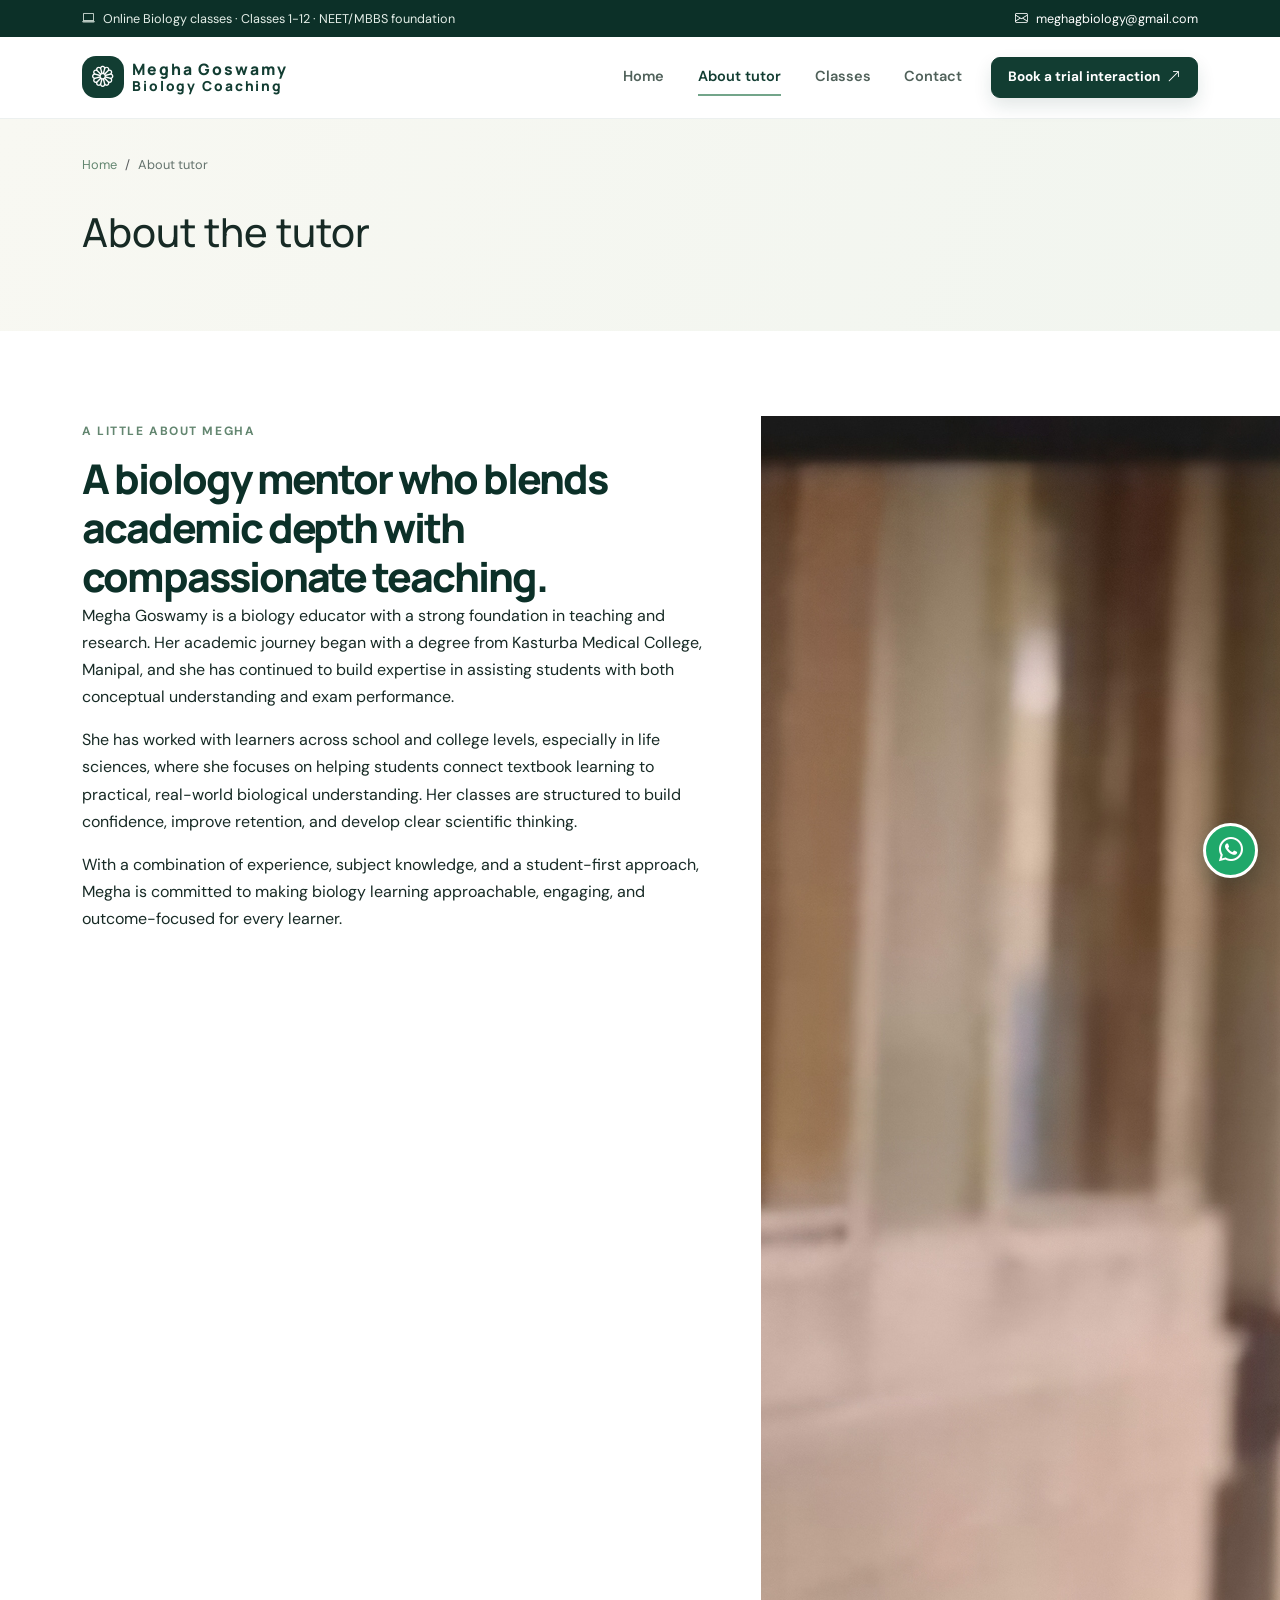
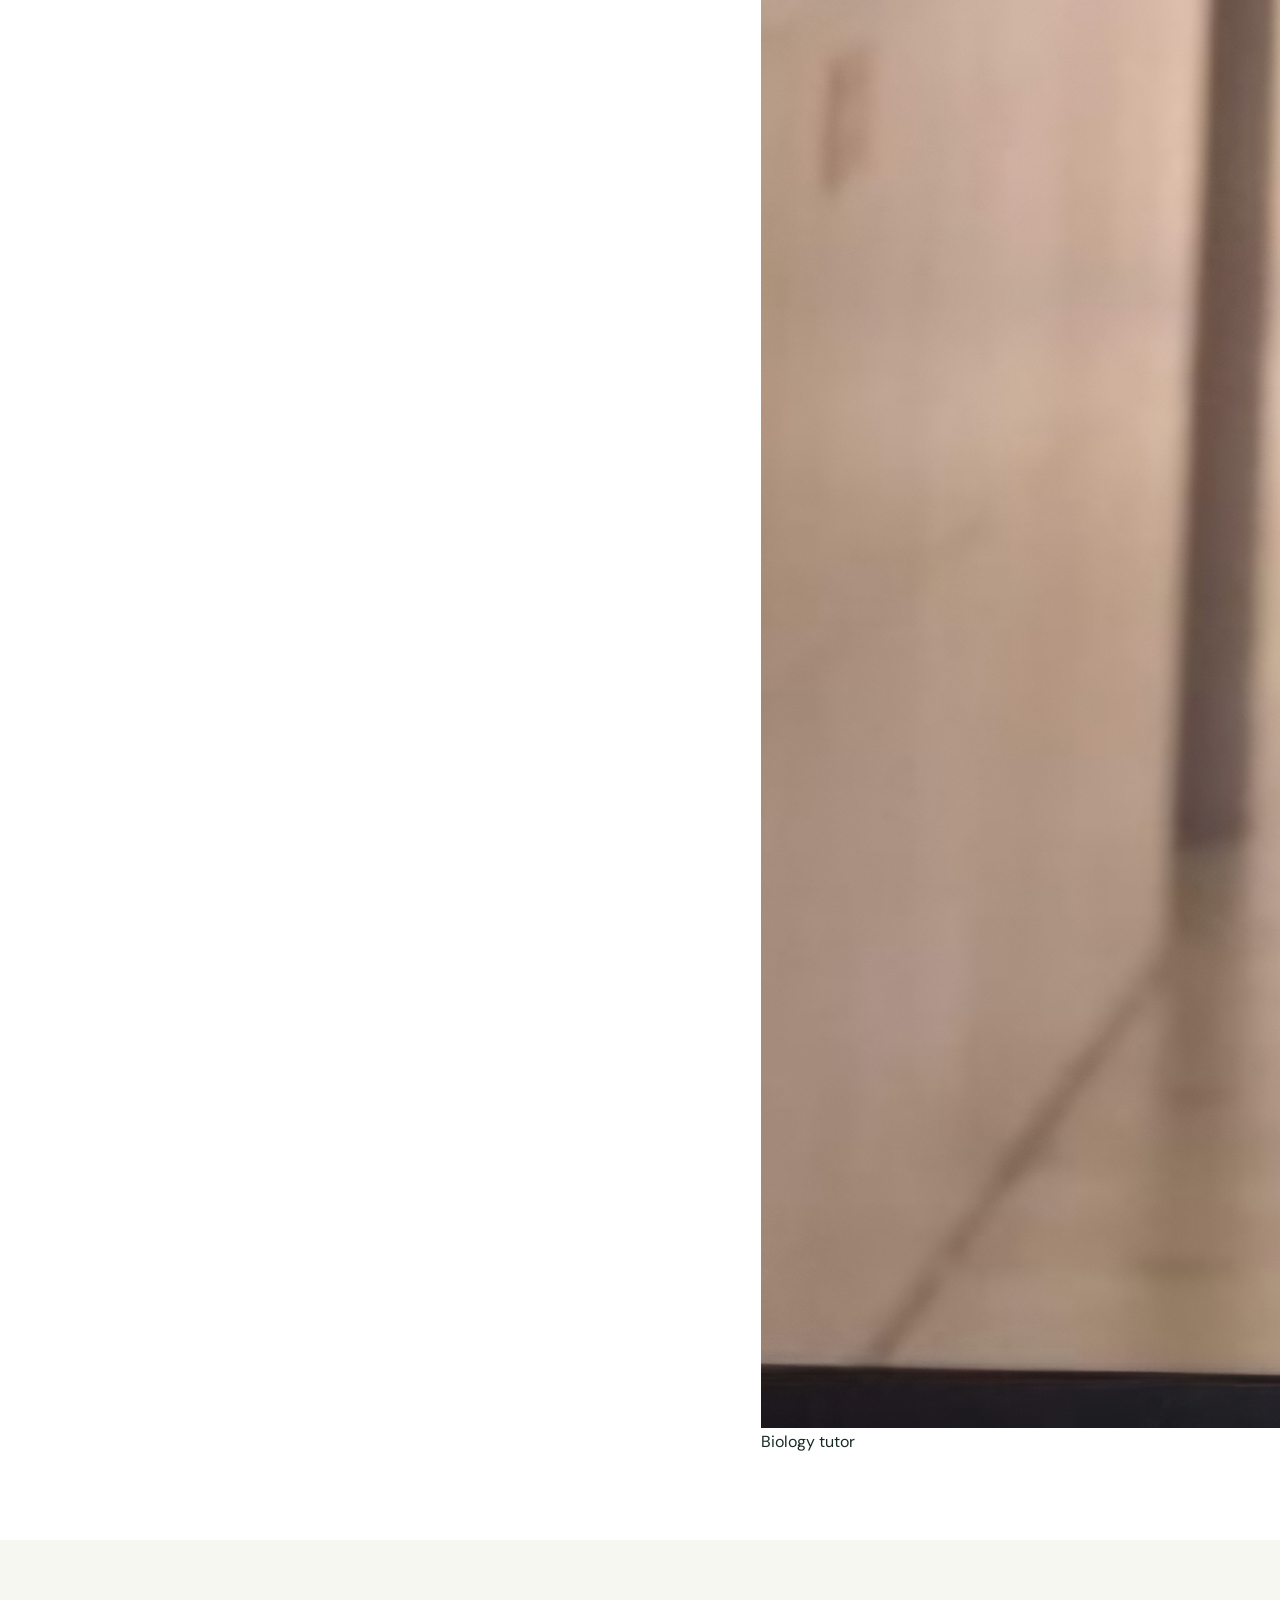
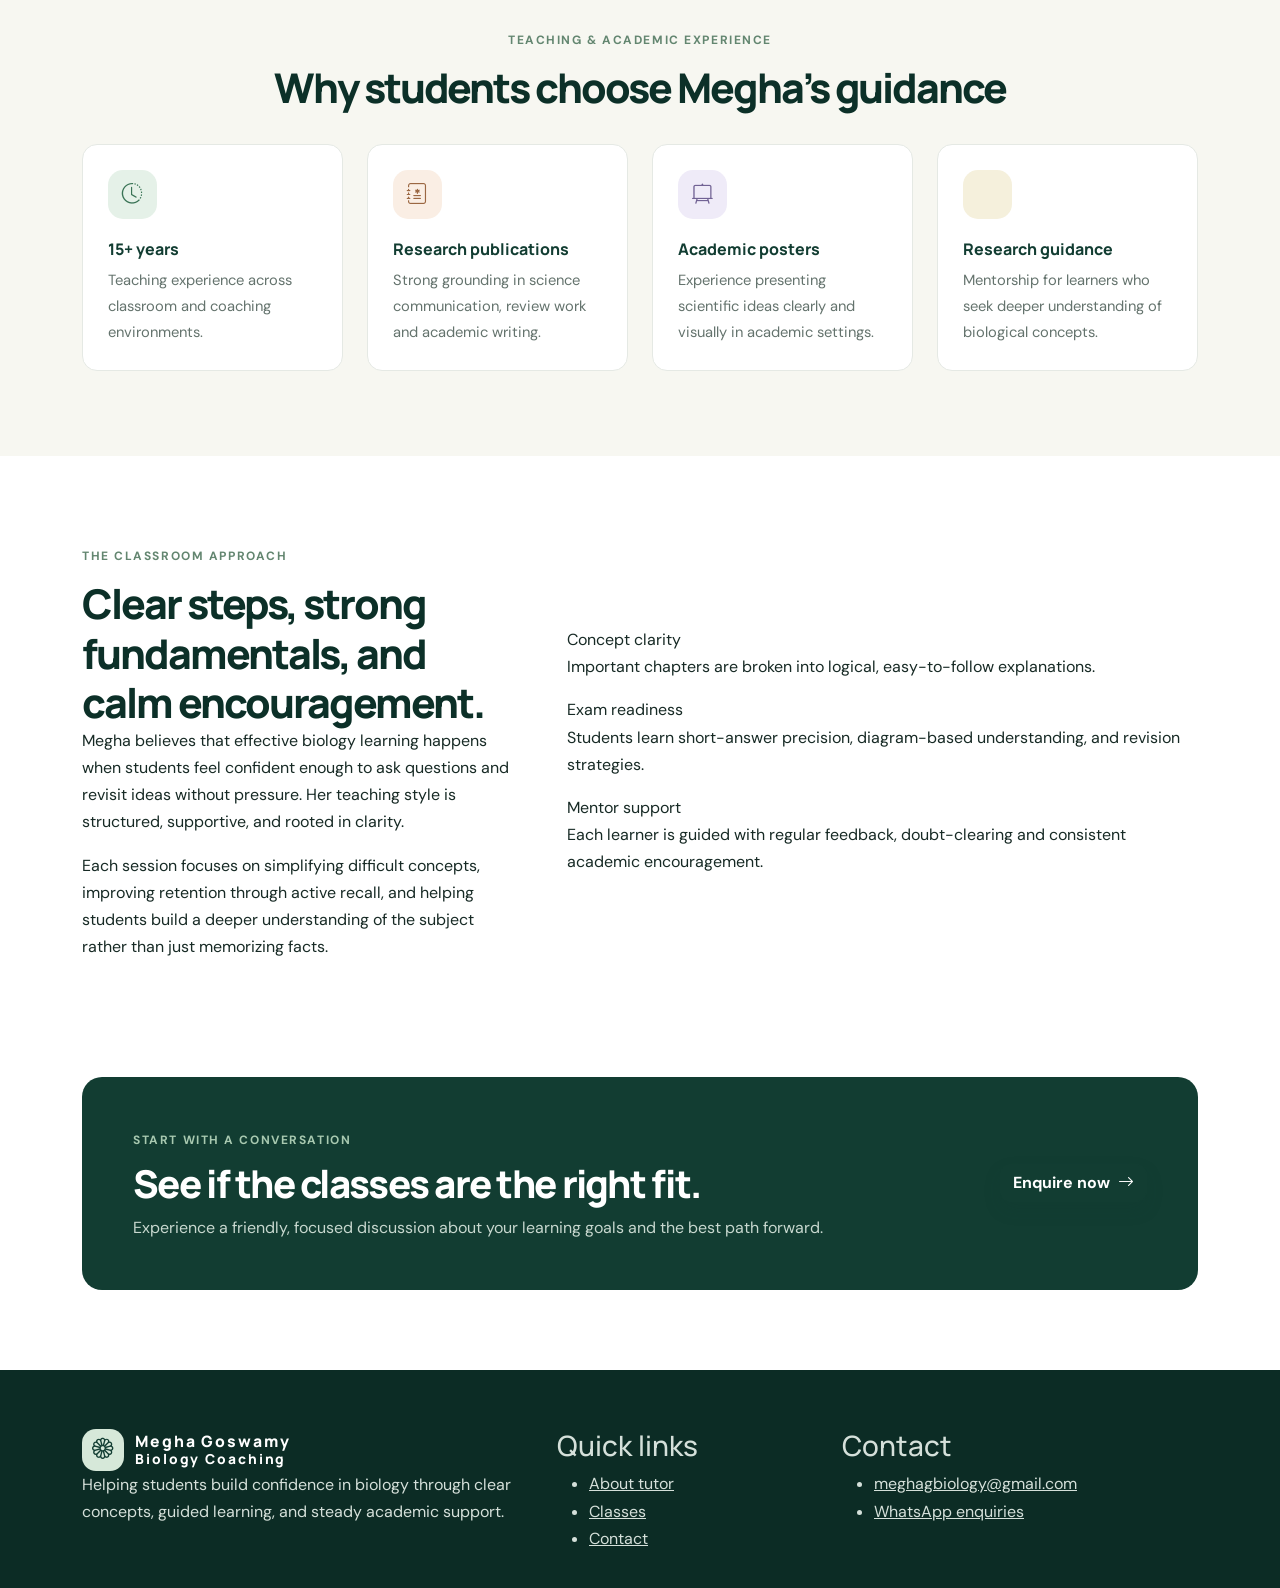
==== commit c5dde8eb: "Update About tutor section image to use the local asset image" ====
--- a/about.html
+++ b/about.html
@@ -14,10 +14,10 @@
     <link href="assets/css/styles.css" rel="stylesheet">
   </head>
   <body id="top">
-    <div class="topbar"><div class="container d-flex justify-content-between align-items-center gap-3"><span><i class="bi bi-laptop me-2" aria-hidden="true"></i>Online Biology classes · Classes 11 & 12</span><a href="tel:+919582509011"><i class="bi bi-telephone me-2" aria-hidden="true"></i>+91 95825 09011</a></div></div>
+    <div class="topbar"><div class="container d-flex justify-content-between align-items-center gap-3"><span><i class="bi bi-laptop me-2" aria-hidden="true"></i>Online Biology classes · Classes 1-12 · NEET/MBBS foundation</span><a href="mailto:meghagbiology@gmail.com" aria-label="Email Megha Goswamy"><i class="bi bi-envelope me-2" aria-hidden="true"></i>meghagbiology@gmail.com</a></div></div>
     <nav class="navbar navbar-expand-lg site-nav sticky-top" aria-label="Main navigation">
       <div class="container">
-        <a class="navbar-brand d-flex align-items-center gap-2" href="index.html" aria-label="Megha Goswamy Biology Coaching home"><span class="brand-mark"><i class="bi bi-flower1" aria-hidden="true"></i></span><span class="brand-copy">BIOLOGY<span>with Megha Goswamy</span></span></a>
+        <a class="navbar-brand d-flex align-items-center gap-2" href="index.html" aria-label="Megha Goswamy Biology Coaching home"><span class="brand-mark"><i class="bi bi-flower1" aria-hidden="true"></i></span><span class="brand-copy"><strong>Megha Goswamy</strong><small>Biology Coaching</small></span></a>
         <button class="navbar-toggler" type="button" data-bs-toggle="collapse" data-bs-target="#siteNavigation" aria-controls="siteNavigation" aria-expanded="false" aria-label="Toggle navigation"><span class="navbar-toggler-icon"></span></button>
         <div class="collapse navbar-collapse" id="siteNavigation"><ul class="navbar-nav ms-auto align-items-lg-center gap-lg-2">
           <li class="nav-item"><a class="nav-link" href="index.html">Home</a></li><li class="nav-item"><a class="nav-link active" aria-current="page" href="about.html">About tutor</a></li><li class="nav-item"><a class="nav-link" href="classes.html">Classes</a></li><li class="nav-item"><a class="nav-link" href="contact.html">Contact</a></li>
@@ -26,28 +26,23 @@
       </div>
     </nav>
     <main>
-      <section class="page-hero"><div class="container"><nav aria-label="Breadcrumb"><ol class="breadcrumb"><li class="breadcrumb-item"><a href="index.html">Home</a></li><li class="breadcrumb-item active" aria-current="page">About the tutor</li></ol></nav><div class="row align-items-center g-5"><div class="col-lg-8"><span class="eyebrow"><span class="eyebrow-dot"></span>Meet your Biology educator</span><h1 class="page-title mt-3">Experienced teaching.<br><span>A personal approach.</span></h1><p class="page-lead">Learn Biology with Megha Goswamy—educator, medical college alumna and lifelong learner.</p></div><div class="col-lg-4"><div class="page-hero-icon"><i class="bi bi-person-badge" aria-hidden="true"></i><span>MEGHA GOSWAMY</span></div></div></div></div></section>
-      <section class="section-space"><div class="container"><div class="row g-5 align-items-start"><div class="col-lg-7"><span class="section-kicker">A little about Megha</span><h2 class="section-title">Biology taught with <span>clarity and care.</span></h2><p class="section-copy">Megha Goswamy is an educator and an alumnus of Kasturba Medical College, Manipal. She brings more than 15 years of teaching experience with MBBS, MD and Allied Health Sciences students.</p><p class="section-copy">Her approach is rooted in making concepts understandable and connecting foundational Biology with medical applications. She encourages students to ask questions, build their understanding step by step and become more confident learners.</p><p class="section-copy">Classes are focused on Biology for students in Classes 11 and 12 with limited student numbers to support personalised attention.</p><a class="btn btn-primary-custom mt-3" href="contact.html#enquiry">Discuss classes <i class="bi bi-arrow-right ms-2" aria-hidden="true"></i></a></div>
+      <section class="page-hero"><div class="container"><nav aria-label="Breadcrumb"><ol class="breadcrumb"><li class="breadcrumb-item"><a href="index.html">Home</a></li><li class="breadcrumb-item active" aria-current="page">About tutor</li></ol></nav><h1>About the tutor</h1></div></section>
+      <section class="section-space"><div class="container"><div class="row g-5 align-items-start"><div class="col-lg-7"><span class="section-kicker">A little about Megha</span><h2 class="section-title">A biology mentor who blends academic depth with compassionate teaching.</h2><p>Megha Goswamy is a biology educator with a strong foundation in teaching and research. Her academic journey began with a degree from Kasturba Medical College, Manipal, and she has continued to build expertise in assisting students with both conceptual understanding and exam performance.</p><p>She has worked with learners across school and college levels, especially in life sciences, where she focuses on helping students connect textbook learning to practical, real-world biological understanding. Her classes are structured to build confidence, improve retention, and develop clear scientific thinking.</p><p>With a combination of experience, subject knowledge, and a student-first approach, Megha is committed to making biology learning approachable, engaging, and outcome-focused for every learner.</p></div>
         <div class="col-lg-5">
           <div class="about-photo-wrapper">
             <div class="about-photo-frame">
-              <img src="https://images.unsplash.com/photo-1544717305-2782549b5136?auto=format&fit=crop&w=900&q=80" alt="Megha Goswamy smiling in a classroom setting">
+              <img src="assets/IMG-20261028-WA0001.jpg" alt="Megha Goswamy smiling in a classroom setting">
             </div>
             <div class="about-photo-tag">Biology tutor</div>
           </div>
         </div>
       </div></div></section>
-      <section class="credential-section section-space"><div class="container"><div class="section-heading text-center mx-auto"><span class="section-kicker">Teaching &amp; academic experience</span><h2>Learning shaped by <span>experience.</span></h2><p>A background that brings academic, research and medical perspectives into the classroom.</p></div><div class="row g-4 mt-3">
-        <div class="col-md-6 col-lg-3"><article class="credential-detail"><div class="feature-icon icon-mint"><i class="bi bi-clock-history" aria-hidden="true"></i></div><h3>15+ years</h3><p>Teaching experience with MBBS, MD and Allied Health Sciences students.</p></article></div>
-        <div class="col-md-6 col-lg-3"><article class="credential-detail"><div class="feature-icon icon-peach"><i class="bi bi-journal-medical" aria-hidden="true"></i></div><h3>Research publications</h3><p>PubMed-indexed research publications.</p></article></div>
-        <div class="col-md-6 col-lg-3"><article class="credential-detail"><div class="feature-icon icon-lilac"><i class="bi bi-easel2" aria-hidden="true"></i></div><h3>Academic posters</h3><p>Poster presentations at AFMC and MICRON.</p></article></div>
-        <div class="col-md-6 col-lg-3"><article class="credential-detail"><div class="feature-icon icon-sand"><i class="bi bi-microscope" aria-hidden="true"></i></div><h3>Research guidance</h3><p>Co-guide for MD, MSc and Dental research theses.</p></article></div>
-      </div></div></section>
-      <section class="section-space"><div class="container"><div class="row align-items-center g-5"><div class="col-lg-5"><span class="section-kicker">The classroom approach</span><h2 class="section-title">Curiosity first.<br><span>Understanding always.</span></h2><p class="section-copy">Each student learns differently. The focus is to create a supportive space where questions are welcomed and concepts have room to grow.</p></div><div class="col-lg-7"><div class="approach-list"><div><span>01</span><p><strong>Build the concept</strong><small>Start with fundamentals and explain the “why” behind each idea.</small></p></div><div><span>02</span><p><strong>Connect to NCERT</strong><small>Work through NCERT concepts with attention to the details that matter.</small></p></div><div><span>03</span><p><strong>Apply and discuss</strong><small>Relate Biology to medical applications and encourage active questions.</small></p></div><div><span>04</span><p><strong>Revise and clarify</strong><small>Make time for personalised attention and doubt-solving.</small></p></div></div></div></div></div></section>
-      <section class="cta-section"><div class="container"><div class="cta-card"><div><span class="section-kicker">Start with a conversation</span><h2>See if the classes are the right fit.</h2><p>Parents and students are welcome to ask about the approach and batch details.</p></div><a class="btn btn-light-custom btn-lg" href="contact.html#enquiry">Get in touch <i class="bi bi-arrow-up-right ms-2" aria-hidden="true"></i></a><div class="cta-decoration" aria-hidden="true"><i class="bi bi-flower1"></i></div></div></div></section>
+      <section class="credential-section section-space"><div class="container"><div class="section-heading text-center mx-auto"><span class="section-kicker">Teaching &amp; academic experience</span><h2 class="section-title">Why students choose Megha’s guidance</h2></div><div class="row g-4 mt-2"><div class="col-md-6 col-lg-3"><article class="credential-detail"><div class="feature-icon icon-mint"><i class="bi bi-clock-history" aria-hidden="true"></i></div><h3>15+ years</h3><p>Teaching experience across classroom and coaching environments.</p></article></div><div class="col-md-6 col-lg-3"><article class="credential-detail"><div class="feature-icon icon-peach"><i class="bi bi-journal-medical" aria-hidden="true"></i></div><h3>Research publications</h3><p>Strong grounding in science communication, review work and academic writing.</p></article></div><div class="col-md-6 col-lg-3"><article class="credential-detail"><div class="feature-icon icon-lilac"><i class="bi bi-easel2" aria-hidden="true"></i></div><h3>Academic posters</h3><p>Experience presenting scientific ideas clearly and visually in academic settings.</p></article></div><div class="col-md-6 col-lg-3"><article class="credential-detail"><div class="feature-icon icon-sand"><i class="bi bi-microscope" aria-hidden="true"></i></div><h3>Research guidance</h3><p>Mentorship for learners who seek deeper understanding of biological concepts.</p></article></div></div></div></section>
+      <section class="section-space"><div class="container"><div class="row align-items-center g-5"><div class="col-lg-5"><span class="section-kicker">The classroom approach</span><h2 class="section-title">Clear steps, strong fundamentals, and calm encouragement.</h2><p>Megha believes that effective biology learning happens when students feel confident enough to ask questions and revisit ideas without pressure. Her teaching style is structured, supportive, and rooted in clarity.</p><p>Each session focuses on simplifying difficult concepts, improving retention through active recall, and helping students build a deeper understanding of the subject rather than just memorizing facts.</p></div><div class="col-lg-7"><div class="feature-panel"><div class="feature-panel-item"><span class="panel-badge">Concept clarity</span><p>Important chapters are broken into logical, easy-to-follow explanations.</p></div><div class="feature-panel-item"><span class="panel-badge">Exam readiness</span><p>Students learn short-answer precision, diagram-based understanding, and revision strategies.</p></div><div class="feature-panel-item"><span class="panel-badge">Mentor support</span><p>Each learner is guided with regular feedback, doubt-clearing and consistent academic encouragement.</p></div></div></div></div></div></section>
+      <section class="cta-section"><div class="container"><div class="cta-card"><div><span class="section-kicker">Start with a conversation</span><h2>See if the classes are the right fit.</h2><p>Experience a friendly, focused discussion about your learning goals and the best path forward.</p></div><a class="btn btn-primary-custom" href="contact.html#enquiry">Enquire now <i class="bi bi-arrow-right ms-1" aria-hidden="true"></i></a></div></div></section>
     </main>
-    <footer class="site-footer"><div class="container"><div class="row gy-4"><div class="col-lg-5"><a class="footer-brand" href="index.html"><span class="brand-mark"><i class="bi bi-flower1" aria-hidden="true"></i></span><span class="brand-copy">BIOLOGY<span>with Megha Goswamy</span></span></a><p class="footer-about mt-3">Personalised online Biology coaching for Classes 11 and 12. Understand Biology. Build confidence.</p></div><div class="col-6 col-lg-2"><h2 class="footer-heading">Explore</h2><a href="about.html">About tutor</a><a href="classes.html">Classes</a><a href="contact.html">Contact</a></div><div class="col-6 col-lg-2"><h2 class="footer-heading">Classes</h2><span>Class 11 Biology</span><span>Class 12 Biology</span><span>Online · Limited students</span></div><div class="col-lg-3"><h2 class="footer-heading">Get in touch</h2><a href="tel:+919582509011"><i class="bi bi-telephone me-2" aria-hidden="true"></i>+91 95825 09011</a><a href="https://wa.me/919582509011" target="_blank" rel="noopener noreferrer"><i class="bi bi-whatsapp me-2" aria-hidden="true"></i>WhatsApp Megha</a></div></div><div class="footer-bottom"><span>© <span data-current-year></span> Megha Goswamy Biology Coaching</span><a href="#top">Back to top <i class="bi bi-arrow-up-short"></i></a></div></div></footer>
-    <a class="whatsapp-float" href="https://wa.me/919582509011?text=Hello%20Megha%2C%20I%27d%20like%20to%20enquire%20about%20Biology%20classes." target="_blank" rel="noopener noreferrer" aria-label="Enquire on WhatsApp"><i class="bi bi-whatsapp" aria-hidden="true"></i></a>
+    <footer class="site-footer"><div class="container"><div class="row gy-4"><div class="col-lg-5"><a class="footer-brand" href="index.html"><span class="brand-mark"><i class="bi bi-flower1" aria-hidden="true"></i></span><span class="brand-copy"><strong>Megha Goswamy</strong><small>Biology Coaching</small></span></a><p>Helping students build confidence in biology through clear concepts, guided learning, and steady academic support.</p></div><div class="col-lg-3"><h3>Quick links</h3><ul><li><a href="about.html">About tutor</a></li><li><a href="classes.html">Classes</a></li><li><a href="contact.html">Contact</a></li></ul></div><div class="col-lg-4"><h3>Contact</h3><ul><li><a href="mailto:meghagbiology@gmail.com">meghagbiology@gmail.com</a></li><li><a href="https://wa.me/919582509011?text=Hello%20Megha%2C%20I%27d%20like%20to%20enquire%20about%20Biology%20classes." target="_blank" rel="noopener noreferrer">WhatsApp enquiries</a></li></ul></div></div></div></footer>
+    <a class="whatsapp-float" href="https://wa.me/919582509011?text=Hello%20Megha%2C%20I%27d%20like%20to%20enquire%20about%20Biology%20classes." target="_blank" rel="noopener noreferrer" aria-label="Chat on WhatsApp"> <i class="bi bi-whatsapp" aria-hidden="true"></i> </a>
     <script src="https://cdn.jsdelivr.net/npm/bootstrap@5.3.3/dist/js/bootstrap.bundle.min.js"></script><script src="assets/js/main.js"></script>
   </body>
 </html>
